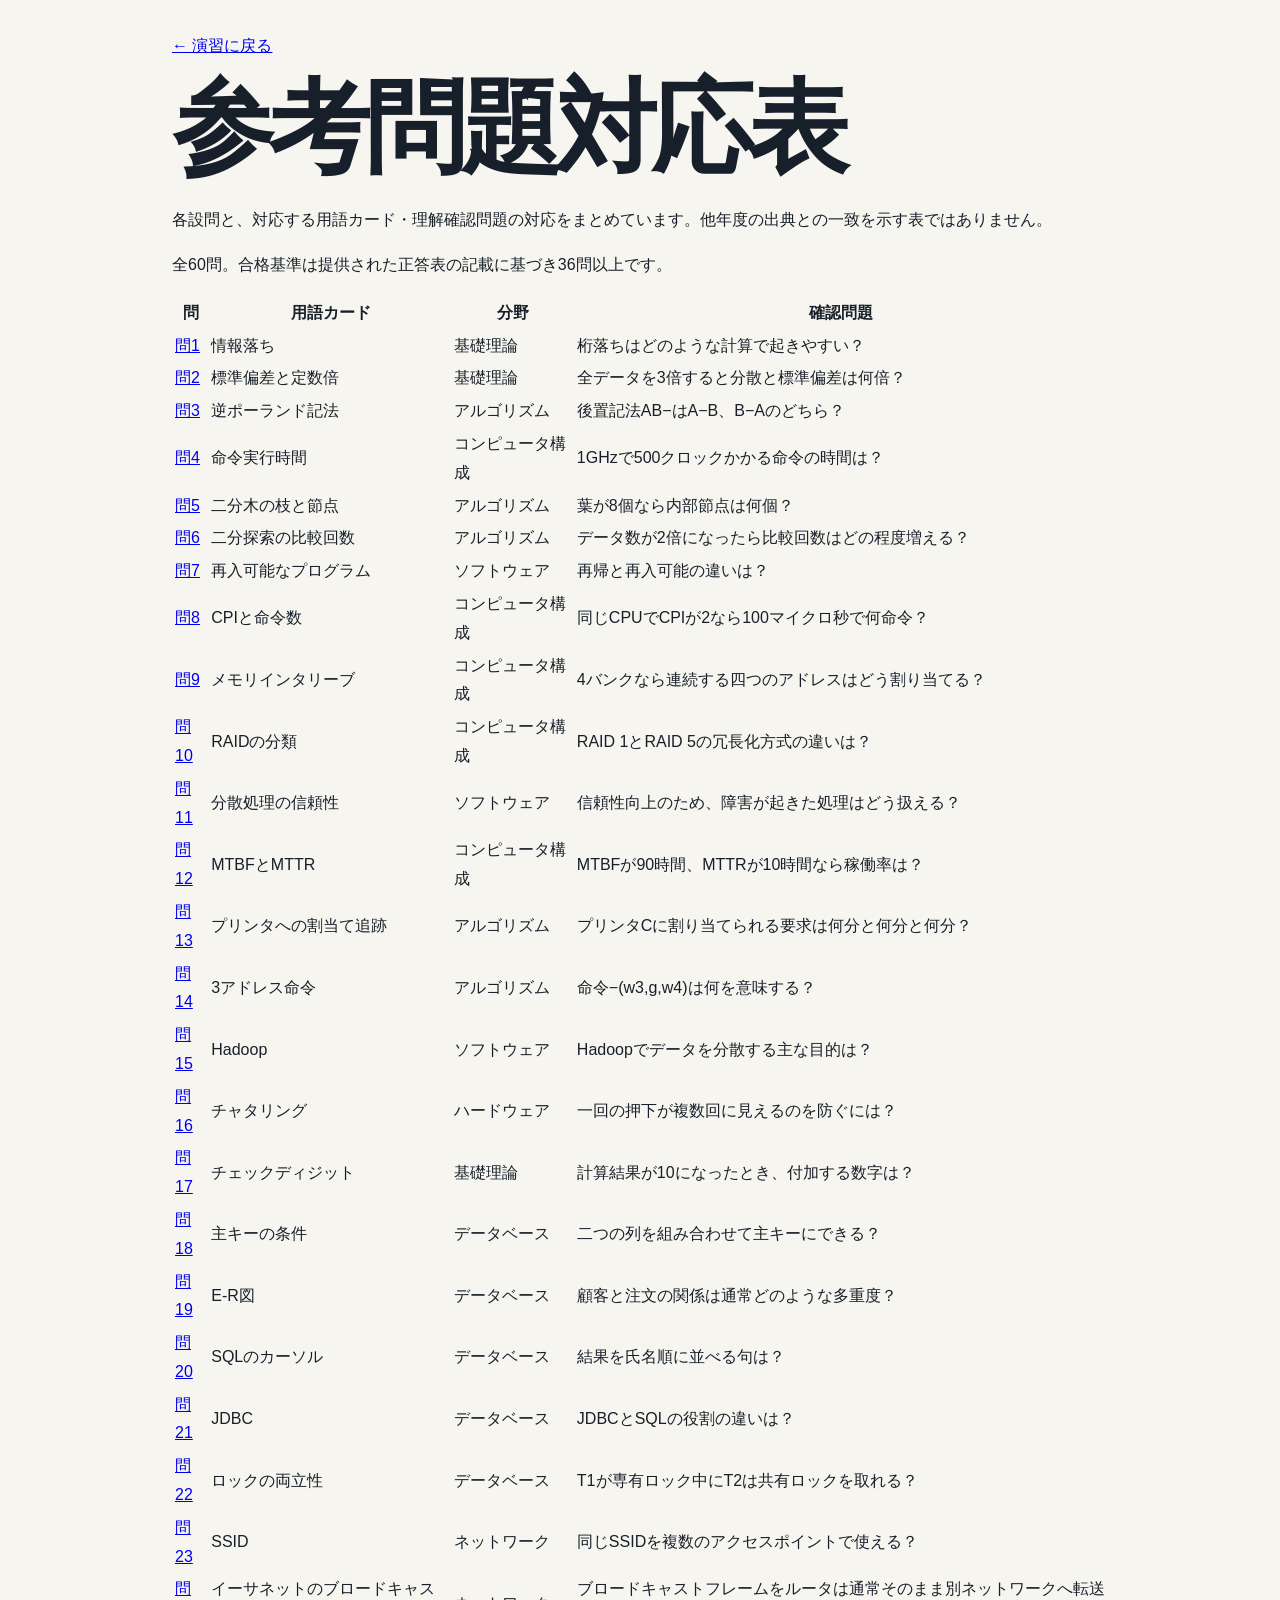
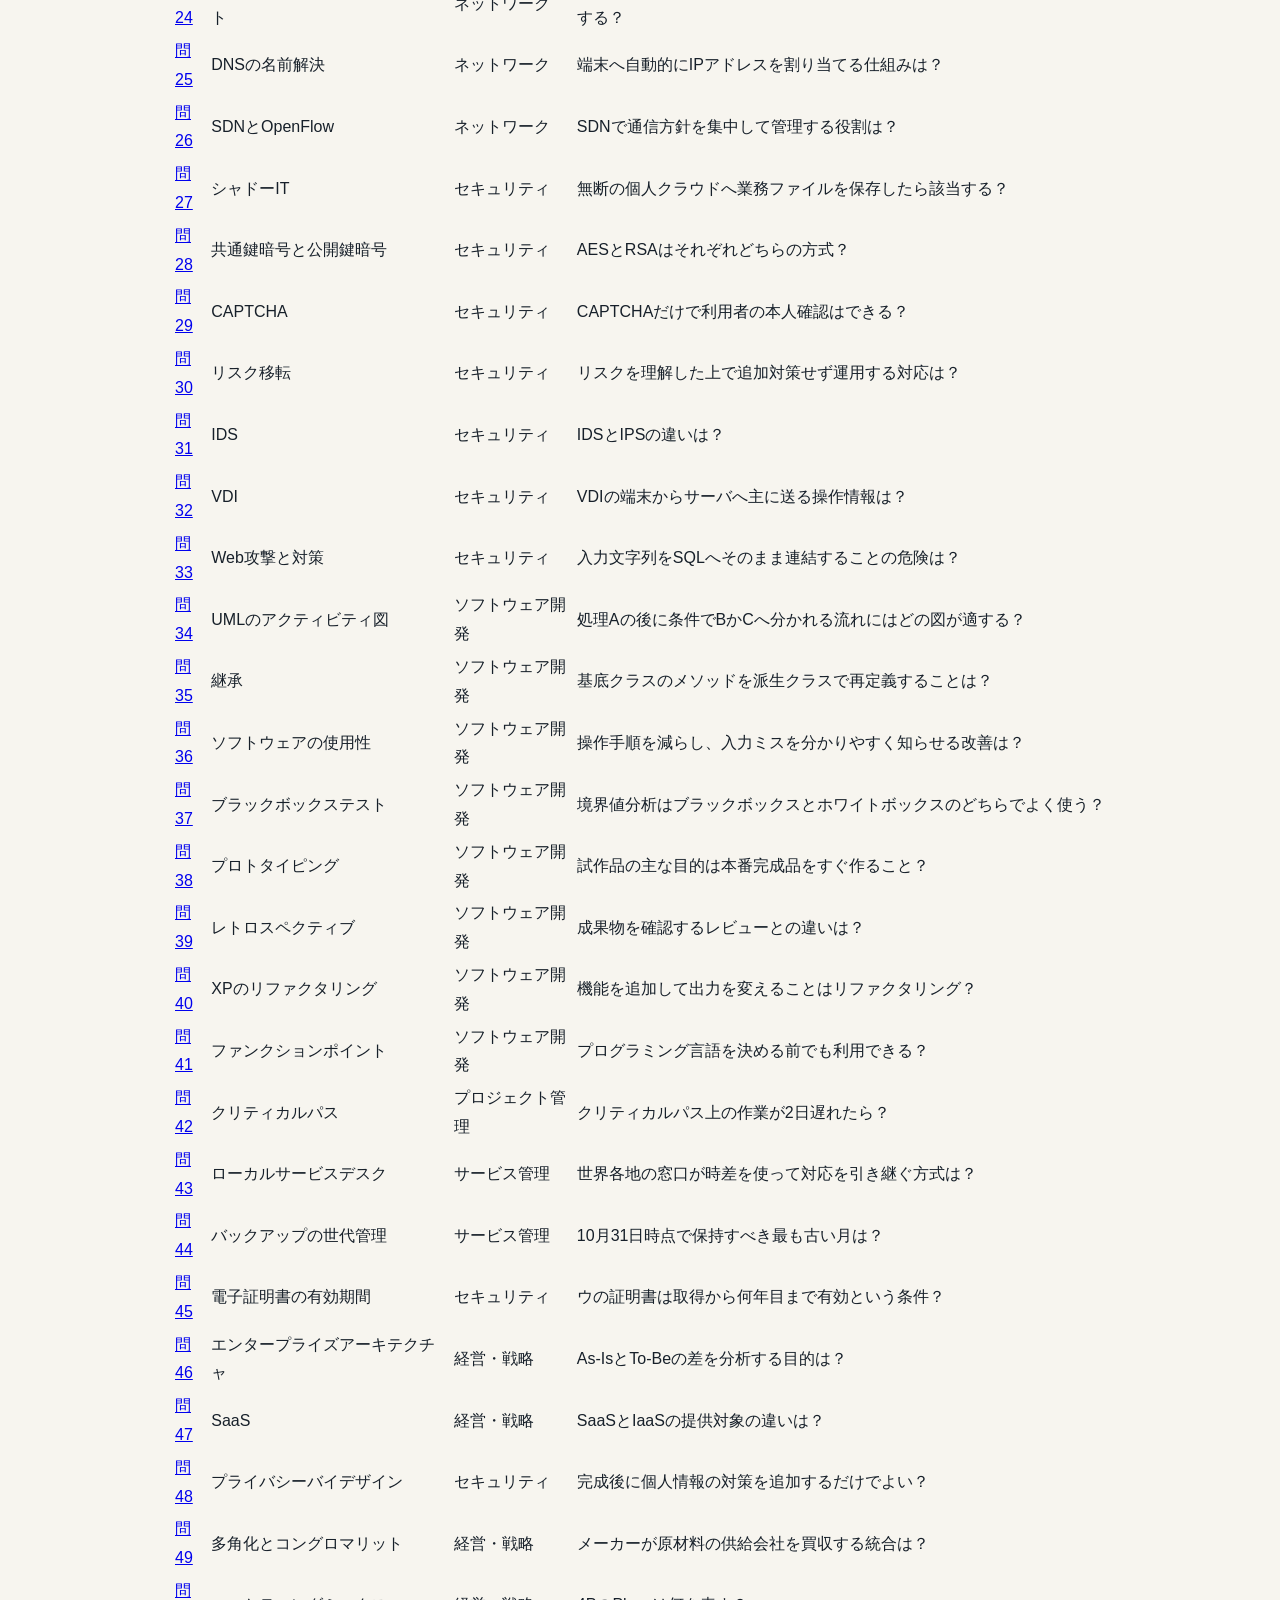
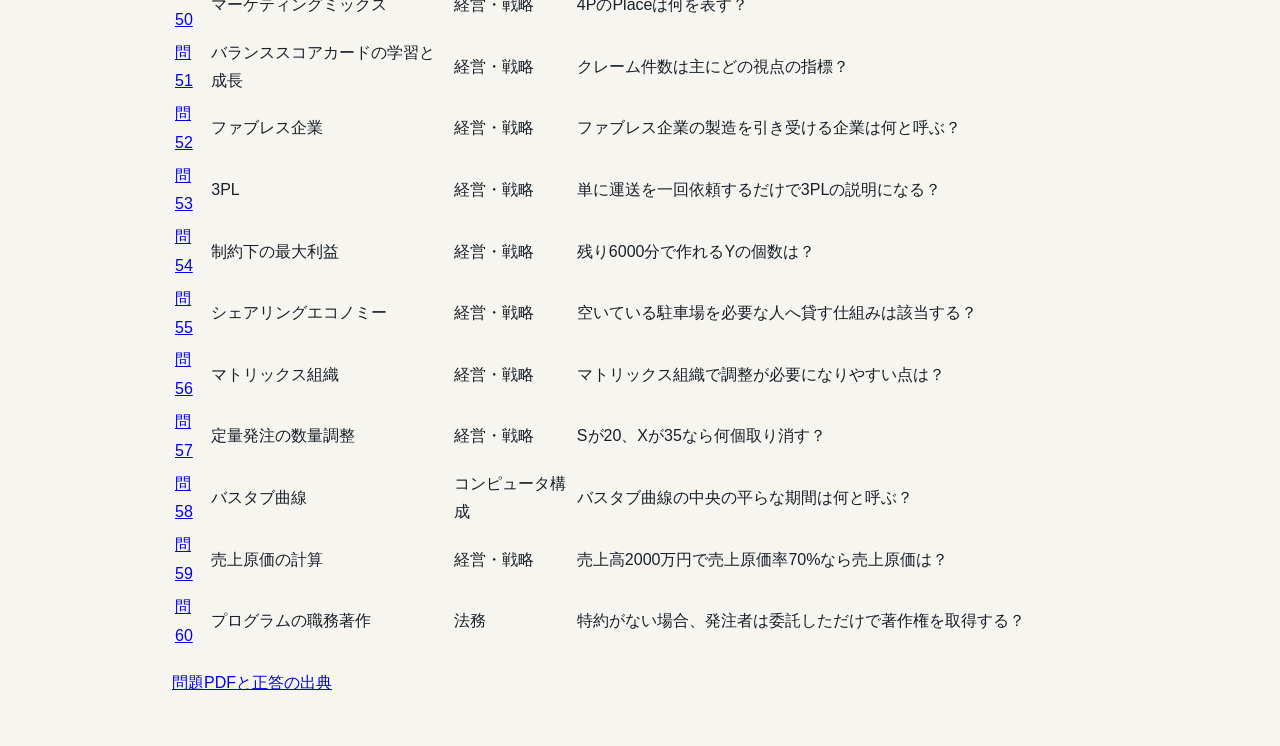
==== reference-map.html @ 6467b4d6 "Add files via upload" ====
<!doctype html><html lang="ja"><head><meta charset="utf-8"><meta name="viewport" content="width=device-width,initial-scale=1"><title>参考問題対応表｜2023.6.11 FE修了試験</title><link rel="stylesheet" href="styles.css"></head><body><main style="max-width:1000px;margin:auto;padding:32px"><a href="index.html">← 演習に戻る</a><h1>参考問題対応表</h1><p>各設問と、対応する用語カード・理解確認問題の対応をまとめています。他年度の出典との一致を示す表ではありません。</p><p>全60問。合格基準は提供された正答表の記載に基づき36問以上です。</p><div style="overflow-x:auto"><table><thead><tr><th>問</th><th>用語カード</th><th>分野</th><th>確認問題</th></tr></thead><tbody><tr><td><a href="index.html#q1">問1</a></td><td>情報落ち</td><td>基礎理論</td><td>桁落ちはどのような計算で起きやすい？</td></tr><tr><td><a href="index.html#q2">問2</a></td><td>標準偏差と定数倍</td><td>基礎理論</td><td>全データを3倍すると分散と標準偏差は何倍？</td></tr><tr><td><a href="index.html#q3">問3</a></td><td>逆ポーランド記法</td><td>アルゴリズム</td><td>後置記法AB−はA−B、B−Aのどちら？</td></tr><tr><td><a href="index.html#q4">問4</a></td><td>命令実行時間</td><td>コンピュータ構成</td><td>1GHzで500クロックかかる命令の時間は？</td></tr><tr><td><a href="index.html#q5">問5</a></td><td>二分木の枝と節点</td><td>アルゴリズム</td><td>葉が8個なら内部節点は何個？</td></tr><tr><td><a href="index.html#q6">問6</a></td><td>二分探索の比較回数</td><td>アルゴリズム</td><td>データ数が2倍になったら比較回数はどの程度増える？</td></tr><tr><td><a href="index.html#q7">問7</a></td><td>再入可能なプログラム</td><td>ソフトウェア</td><td>再帰と再入可能の違いは？</td></tr><tr><td><a href="index.html#q8">問8</a></td><td>CPIと命令数</td><td>コンピュータ構成</td><td>同じCPUでCPIが2なら100マイクロ秒で何命令？</td></tr><tr><td><a href="index.html#q9">問9</a></td><td>メモリインタリーブ</td><td>コンピュータ構成</td><td>4バンクなら連続する四つのアドレスはどう割り当てる？</td></tr><tr><td><a href="index.html#q10">問10</a></td><td>RAIDの分類</td><td>コンピュータ構成</td><td>RAID 1とRAID 5の冗長化方式の違いは？</td></tr><tr><td><a href="index.html#q11">問11</a></td><td>分散処理の信頼性</td><td>ソフトウェア</td><td>信頼性向上のため、障害が起きた処理はどう扱える？</td></tr><tr><td><a href="index.html#q12">問12</a></td><td>MTBFとMTTR</td><td>コンピュータ構成</td><td>MTBFが90時間、MTTRが10時間なら稼働率は？</td></tr><tr><td><a href="index.html#q13">問13</a></td><td>プリンタへの割当て追跡</td><td>アルゴリズム</td><td>プリンタCに割り当てられる要求は何分と何分と何分？</td></tr><tr><td><a href="index.html#q14">問14</a></td><td>3アドレス命令</td><td>アルゴリズム</td><td>命令−(w3,g,w4)は何を意味する？</td></tr><tr><td><a href="index.html#q15">問15</a></td><td>Hadoop</td><td>ソフトウェア</td><td>Hadoopでデータを分散する主な目的は？</td></tr><tr><td><a href="index.html#q16">問16</a></td><td>チャタリング</td><td>ハードウェア</td><td>一回の押下が複数回に見えるのを防ぐには？</td></tr><tr><td><a href="index.html#q17">問17</a></td><td>チェックディジット</td><td>基礎理論</td><td>計算結果が10になったとき、付加する数字は？</td></tr><tr><td><a href="index.html#q18">問18</a></td><td>主キーの条件</td><td>データベース</td><td>二つの列を組み合わせて主キーにできる？</td></tr><tr><td><a href="index.html#q19">問19</a></td><td>E-R図</td><td>データベース</td><td>顧客と注文の関係は通常どのような多重度？</td></tr><tr><td><a href="index.html#q20">問20</a></td><td>SQLのカーソル</td><td>データベース</td><td>結果を氏名順に並べる句は？</td></tr><tr><td><a href="index.html#q21">問21</a></td><td>JDBC</td><td>データベース</td><td>JDBCとSQLの役割の違いは？</td></tr><tr><td><a href="index.html#q22">問22</a></td><td>ロックの両立性</td><td>データベース</td><td>T1が専有ロック中にT2は共有ロックを取れる？</td></tr><tr><td><a href="index.html#q23">問23</a></td><td>SSID</td><td>ネットワーク</td><td>同じSSIDを複数のアクセスポイントで使える？</td></tr><tr><td><a href="index.html#q24">問24</a></td><td>イーサネットのブロードキャスト</td><td>ネットワーク</td><td>ブロードキャストフレームをルータは通常そのまま別ネットワークへ転送する？</td></tr><tr><td><a href="index.html#q25">問25</a></td><td>DNSの名前解決</td><td>ネットワーク</td><td>端末へ自動的にIPアドレスを割り当てる仕組みは？</td></tr><tr><td><a href="index.html#q26">問26</a></td><td>SDNとOpenFlow</td><td>ネットワーク</td><td>SDNで通信方針を集中して管理する役割は？</td></tr><tr><td><a href="index.html#q27">問27</a></td><td>シャドーIT</td><td>セキュリティ</td><td>無断の個人クラウドへ業務ファイルを保存したら該当する？</td></tr><tr><td><a href="index.html#q28">問28</a></td><td>共通鍵暗号と公開鍵暗号</td><td>セキュリティ</td><td>AESとRSAはそれぞれどちらの方式？</td></tr><tr><td><a href="index.html#q29">問29</a></td><td>CAPTCHA</td><td>セキュリティ</td><td>CAPTCHAだけで利用者の本人確認はできる？</td></tr><tr><td><a href="index.html#q30">問30</a></td><td>リスク移転</td><td>セキュリティ</td><td>リスクを理解した上で追加対策せず運用する対応は？</td></tr><tr><td><a href="index.html#q31">問31</a></td><td>IDS</td><td>セキュリティ</td><td>IDSとIPSの違いは？</td></tr><tr><td><a href="index.html#q32">問32</a></td><td>VDI</td><td>セキュリティ</td><td>VDIの端末からサーバへ主に送る操作情報は？</td></tr><tr><td><a href="index.html#q33">問33</a></td><td>Web攻撃と対策</td><td>セキュリティ</td><td>入力文字列をSQLへそのまま連結することの危険は？</td></tr><tr><td><a href="index.html#q34">問34</a></td><td>UMLのアクティビティ図</td><td>ソフトウェア開発</td><td>処理Aの後に条件でBかCへ分かれる流れにはどの図が適する？</td></tr><tr><td><a href="index.html#q35">問35</a></td><td>継承</td><td>ソフトウェア開発</td><td>基底クラスのメソッドを派生クラスで再定義することは？</td></tr><tr><td><a href="index.html#q36">問36</a></td><td>ソフトウェアの使用性</td><td>ソフトウェア開発</td><td>操作手順を減らし、入力ミスを分かりやすく知らせる改善は？</td></tr><tr><td><a href="index.html#q37">問37</a></td><td>ブラックボックステスト</td><td>ソフトウェア開発</td><td>境界値分析はブラックボックスとホワイトボックスのどちらでよく使う？</td></tr><tr><td><a href="index.html#q38">問38</a></td><td>プロトタイピング</td><td>ソフトウェア開発</td><td>試作品の主な目的は本番完成品をすぐ作ること？</td></tr><tr><td><a href="index.html#q39">問39</a></td><td>レトロスペクティブ</td><td>ソフトウェア開発</td><td>成果物を確認するレビューとの違いは？</td></tr><tr><td><a href="index.html#q40">問40</a></td><td>XPのリファクタリング</td><td>ソフトウェア開発</td><td>機能を追加して出力を変えることはリファクタリング？</td></tr><tr><td><a href="index.html#q41">問41</a></td><td>ファンクションポイント</td><td>ソフトウェア開発</td><td>プログラミング言語を決める前でも利用できる？</td></tr><tr><td><a href="index.html#q42">問42</a></td><td>クリティカルパス</td><td>プロジェクト管理</td><td>クリティカルパス上の作業が2日遅れたら？</td></tr><tr><td><a href="index.html#q43">問43</a></td><td>ローカルサービスデスク</td><td>サービス管理</td><td>世界各地の窓口が時差を使って対応を引き継ぐ方式は？</td></tr><tr><td><a href="index.html#q44">問44</a></td><td>バックアップの世代管理</td><td>サービス管理</td><td>10月31日時点で保持すべき最も古い月は？</td></tr><tr><td><a href="index.html#q45">問45</a></td><td>電子証明書の有効期間</td><td>セキュリティ</td><td>ウの証明書は取得から何年目まで有効という条件？</td></tr><tr><td><a href="index.html#q46">問46</a></td><td>エンタープライズアーキテクチャ</td><td>経営・戦略</td><td>As-IsとTo-Beの差を分析する目的は？</td></tr><tr><td><a href="index.html#q47">問47</a></td><td>SaaS</td><td>経営・戦略</td><td>SaaSとIaaSの提供対象の違いは？</td></tr><tr><td><a href="index.html#q48">問48</a></td><td>プライバシーバイデザイン</td><td>セキュリティ</td><td>完成後に個人情報の対策を追加するだけでよい？</td></tr><tr><td><a href="index.html#q49">問49</a></td><td>多角化とコングロマリット</td><td>経営・戦略</td><td>メーカーが原材料の供給会社を買収する統合は？</td></tr><tr><td><a href="index.html#q50">問50</a></td><td>マーケティングミックス</td><td>経営・戦略</td><td>4PのPlaceは何を表す？</td></tr><tr><td><a href="index.html#q51">問51</a></td><td>バランススコアカードの学習と成長</td><td>経営・戦略</td><td>クレーム件数は主にどの視点の指標？</td></tr><tr><td><a href="index.html#q52">問52</a></td><td>ファブレス企業</td><td>経営・戦略</td><td>ファブレス企業の製造を引き受ける企業は何と呼ぶ？</td></tr><tr><td><a href="index.html#q53">問53</a></td><td>3PL</td><td>経営・戦略</td><td>単に運送を一回依頼するだけで3PLの説明になる？</td></tr><tr><td><a href="index.html#q54">問54</a></td><td>制約下の最大利益</td><td>経営・戦略</td><td>残り6000分で作れるYの個数は？</td></tr><tr><td><a href="index.html#q55">問55</a></td><td>シェアリングエコノミー</td><td>経営・戦略</td><td>空いている駐車場を必要な人へ貸す仕組みは該当する？</td></tr><tr><td><a href="index.html#q56">問56</a></td><td>マトリックス組織</td><td>経営・戦略</td><td>マトリックス組織で調整が必要になりやすい点は？</td></tr><tr><td><a href="index.html#q57">問57</a></td><td>定量発注の数量調整</td><td>経営・戦略</td><td>Sが20、Xが35なら何個取り消す？</td></tr><tr><td><a href="index.html#q58">問58</a></td><td>バスタブ曲線</td><td>コンピュータ構成</td><td>バスタブ曲線の中央の平らな期間は何と呼ぶ？</td></tr><tr><td><a href="index.html#q59">問59</a></td><td>売上原価の計算</td><td>経営・戦略</td><td>売上高2000万円で売上原価率70%なら売上原価は？</td></tr><tr><td><a href="index.html#q60">問60</a></td><td>プログラムの職務著作</td><td>法務</td><td>特約がない場合、発注者は委託しただけで著作権を取得する？</td></tr></tbody></table></div><p><a href="source-map.html">問題PDFと正答の出典</a></p></main></body></html>
---- styles.css ----
:root {
  --ink:#17202a; --muted:#68717d; --paper:#f7f5ef; --card:#fff;
  --navy:#16324f; --blue:#247ba0; --mint:#86c9b9; --coral:#ef6f61;
  --yellow:#f4c95d; --line:#dce1e5; --shadow:0 14px 45px rgba(24,43,58,.10);
}
*{box-sizing:border-box}
html{scroll-behavior:smooth}
body{margin:0;background:var(--paper);color:var(--ink);font-family:"Yu Gothic","Hiragino Kaku Gothic ProN",Meiryo,sans-serif;line-height:1.8}
button,input{font:inherit}
.hero{background:var(--navy);color:#fff;min-height:570px;position:relative;overflow:hidden}
.hero:before,.hero:after{content:"";position:absolute;border-radius:50%;filter:blur(1px)}
.hero:before{width:440px;height:440px;background:var(--coral);right:-140px;top:80px;opacity:.9}
.hero:after{width:250px;height:250px;border:55px solid var(--mint);right:230px;bottom:-170px;opacity:.8}
.topbar{height:76px;max-width:1180px;margin:auto;padding:0 24px;display:flex;align-items:center;justify-content:space-between;position:relative;z-index:2;border-bottom:1px solid rgba(255,255,255,.18)}
.brand{color:#fff;text-decoration:none;font-weight:800;letter-spacing:.04em}.brand span{display:inline-grid;place-items:center;background:var(--yellow);color:var(--navy);width:38px;height:38px;border-radius:50%;margin-right:10px}
.progress-wrap{width:210px;font-size:.76rem}.progress{height:5px;background:#ffffff32;border-radius:9px;margin-top:5px;overflow:hidden}.progress i{display:block;height:100%;width:0;background:var(--yellow);transition:.3s}
.hero-inner{max-width:1180px;margin:auto;padding:85px 24px;position:relative;z-index:1}
.eyebrow,.section-kicker{font-size:.75rem;font-weight:800;letter-spacing:.18em;color:var(--mint)}
h1{font-size:clamp(3rem,8vw,6.7rem);line-height:1.02;margin:.15em 0 .25em;letter-spacing:-.06em}h1 em{font-style:normal;color:var(--yellow)}
.lead{max-width:650px;font-size:1.08rem;color:#dbe4ec}.save-note{max-width:860px;margin:28px 0 0;padding:20px 24px;border:2px solid #f4c95d88;border-left:8px solid var(--yellow);background:#ffffff18;border-radius:12px;color:#fff;font-size:1rem;line-height:1.8;box-shadow:0 12px 35px #081b2c55}.save-note strong{display:block;color:var(--yellow);font-size:1.25rem;letter-spacing:.02em;margin-bottom:3px}.save-note small{display:block;color:#c8d6df;font-size:.78rem;margin-top:6px}
.hero-stats{display:flex;gap:38px;margin-top:45px}.hero-stats div{display:grid}.hero-stats strong{font:800 2.1rem/1 Georgia,serif;color:var(--yellow)}.hero-stats span{font-size:.72rem;color:#b9c9d5;margin-top:7px}
main{max-width:1180px;margin:auto;padding:0 24px}
.toolbar{position:sticky;top:10px;z-index:10;margin:-36px 0 50px;background:#fff;padding:18px;border-radius:16px;box-shadow:var(--shadow);display:flex;gap:12px;align-items:center;flex-wrap:wrap}
.search{display:flex;align-items:center;gap:8px;border:1px solid var(--line);border-radius:10px;padding:8px 12px;flex:1;min-width:250px}.search input{border:0;outline:0;width:100%;background:transparent}
.filters{display:flex;gap:6px;flex-wrap:wrap}.filters button{border:0;background:#edf1f3;color:#4d5964;border-radius:99px;padding:8px 13px;cursor:pointer;font-size:.78rem}.filters button.active{background:var(--navy);color:#fff}
.toggle{font-size:.78rem;white-space:nowrap}.toggle input{accent-color:var(--coral)}
.overview{display:flex;gap:40px;align-items:flex-start;margin-bottom:45px}.overview h2{font-size:2rem;margin:0}.question-map{display:grid;grid-template-columns:repeat(15,1fr);gap:6px;flex:1}
.question-map a{display:grid;place-items:center;aspect-ratio:1;border-radius:7px;text-decoration:none;color:var(--muted);background:#fff;border:1px solid var(--line);font-size:.72rem;font-weight:700}.question-map a.done{background:var(--mint);color:var(--navy);border-color:transparent}.question-map a.hidden-map{opacity:.16}
.questions{display:grid;gap:34px}.question-card{background:var(--card);border-radius:22px;padding:34px;box-shadow:0 4px 22px rgba(30,45,55,.07);scroll-margin-top:100px;border:1px solid transparent}.question-card.done{border-color:var(--mint)}
.card-head{display:flex;align-items:center;gap:18px}.number{font:800 2.4rem/1 Georgia,serif;color:var(--coral);min-width:73px}.heading{flex:1}.meta{font-size:.72rem;color:var(--blue);font-weight:800;letter-spacing:.12em;margin:0}.heading h2{font-size:1.55rem;line-height:1.4;margin:.1em 0}.learn-btn{width:42px;height:42px;border-radius:50%;border:1px solid var(--line);background:#fff;color:#aab1b7;cursor:pointer;font-weight:bold}.done .learn-btn{background:var(--mint);border-color:var(--mint);color:var(--navy)}
.problem-panel{margin:25px 0 18px;border:1px solid var(--line);background:#f7f8f8;border-radius:15px;padding:16px;position:relative}.problem-label{display:flex;align-items:center;gap:10px;margin-bottom:12px}.problem-label span{background:var(--coral);color:#fff;border-radius:5px;padding:3px 10px;font-weight:800;font-size:.75rem}.problem-label small{color:var(--muted);font-weight:700}.problem-panel>img{display:block;width:100%;height:auto;object-fit:contain;object-position:top;background:#fff;border-radius:8px;border:1px solid #e4e6e7}
.answer-strip{margin:25px 0;background:var(--navy);color:#fff;border-radius:12px;padding:14px 18px;display:flex;align-items:center;gap:15px}.answer-strip span{font-size:.74rem;color:#bcd0dc}.answer-strip strong{font-size:1.6rem;color:var(--yellow);line-height:1}.answer-strip p{margin:0;font-weight:700}
.card-grid{display:grid;grid-template-columns:1.15fr .85fr;gap:35px}.explanation h3{font-size:.84rem;letter-spacing:.08em;margin:0 0 7px}.summary{font-weight:700}.reasoning{padding-left:1.4em}.reasoning li{margin:.55em 0}.trap{margin-top:22px;border-left:4px solid var(--coral);padding:10px 16px;background:#fff7f5;border-radius:0 8px 8px 0}.trap p{margin:0;color:#5f5350;font-size:.9rem}
.visual{margin:0;background:#edf5f3;border-radius:16px;padding:20px;min-height:300px;display:flex;flex-direction:column;justify-content:center}.visual figcaption{text-align:center;color:var(--muted);font-size:.76rem;margin-top:10px}
.diagram{display:block;min-height:220px;width:100%;position:relative}.v-box{background:#fff;border:2px solid var(--navy);padding:13px;border-radius:10px;text-align:center;font-size:.78rem;font-weight:800;box-shadow:4px 4px 0 var(--mint)}.v-box.focus{background:var(--yellow)}.v-box.danger{box-shadow:4px 4px 0 var(--coral)}.v-arrow{display:grid;place-items:center;color:var(--coral);min-width:35px}.v-arrow i{font-size:1.7rem;font-style:normal;line-height:1}.v-arrow small{font-size:.62rem;color:var(--muted);white-space:nowrap}.v-flow{height:220px;display:flex;align-items:center;justify-content:center}.v-flow .v-box{max-width:120px}.v-compare{display:grid;grid-template-columns:1fr 32px 1fr;align-items:center;gap:8px;height:220px}.v-compare section{background:#fff5f3;border-top:5px solid var(--coral);border-radius:10px;padding:12px;height:175px}.v-compare section.good{background:#f3fbf8;border-color:var(--mint)}.v-compare h4{margin:0 0 8px;font-size:.82rem}.v-compare p{font-size:.7rem;margin:5px 0;padding:4px;background:#fff;border-radius:4px}.v-compare>b{text-align:center;font:700 .75rem Georgia;color:var(--muted)}.v-formula{height:220px;display:grid;place-content:center;text-align:center}.v-formula strong{font:800 1.2rem/1.5 Consolas,monospace;background:#fff;padding:18px;border-radius:10px;border-bottom:4px solid var(--yellow)}.v-formula span{font-size:.76rem;margin-top:12px;color:var(--muted)}
.v-stack{height:220px;display:flex;flex-direction:column-reverse;justify-content:center;gap:3px}.v-stack div{background:hsl(calc(199 - var(--i)*7) 48% calc(38% + var(--i)*6%));color:#fff;padding:6px 12px;text-align:center;border-radius:4px;font-size:.68rem;font-weight:700}.v-cycle{height:220px;display:grid;grid-template-columns:repeat(2,1fr);gap:12px;align-content:center}.v-cycle div{background:#fff;padding:10px;border-radius:10px;display:flex;align-items:center;gap:8px;font-size:.7rem;font-weight:700;border:1px solid var(--line)}.v-cycle b{display:grid;place-items:center;border-radius:50%;width:25px;height:25px;background:var(--coral);color:#fff}.v-network{height:220px;position:relative}.v-network .hub{position:absolute;left:50%;top:50%;transform:translate(-50%,-50%);background:var(--yellow);z-index:2}.v-network .sat{position:absolute;background:#fff;border:1px solid var(--blue);border-radius:99px;padding:7px 11px;font-size:.68rem}.v-network .sat:after{content:"";position:absolute;width:70px;border-top:2px dashed var(--mint);transform-origin:left}.v-network .s1{top:10px;left:10px}.v-network .s1:after{transform:rotate(35deg);left:80%;top:100%}.v-network .s2{top:10px;right:10px}.v-network .s2:after{transform:rotate(145deg);left:0;top:100%}.v-network .s3{bottom:15px;left:8px}.v-network .s3:after{transform:rotate(-30deg);left:80%;top:0}.v-network .s4{bottom:15px;right:8px}.v-network .s4:after{transform:rotate(210deg);left:0;top:0}
.source-figure{height:220px;position:relative;background:#fff;overflow:hidden;border-radius:10px;border:1px solid var(--line)}.source-figure span{position:absolute;z-index:2;top:8px;left:8px;background:var(--navy);color:#fff;border-radius:99px;padding:3px 10px;font-size:.62rem}.source-figure img{width:100%;height:100%;object-fit:contain}.precision{height:220px;display:grid;align-content:center;gap:22px}.precision div{display:grid;grid-template-columns:70px 1fr 100px;align-items:center;gap:8px;font-size:.7rem}.precision i{height:12px;background:var(--mint);border-radius:9px}.precision i.huge{width:100%;background:var(--navy)}.precision b{font-size:.68rem;color:var(--coral)}.wave{height:220px;text-align:center;font-size:.72rem}.wave svg{width:100%;height:175px}.wave path{fill:none;stroke:var(--navy);stroke-width:5}.wave circle{fill:var(--coral)}.wave line{stroke:var(--mint);stroke-width:2}.wave b{color:var(--coral)}.tree{height:220px;display:grid;place-items:center;position:relative}.tree b,.tree span,.tree i{display:grid;place-items:center;border:2px solid var(--navy);border-radius:50%;background:#fff;font-style:normal}.tree b{width:42px;height:42px;background:var(--yellow)}.tree>div{display:flex;justify-content:space-around;width:80%}.tree span{width:36px;height:36px}.tree i{width:30px;height:30px;font-size:.7rem}.tree small{color:var(--muted)}
.timer-ring{width:165px;height:165px;border:18px solid var(--navy);border-right-color:var(--coral);border-radius:50%;margin:20px auto;position:relative}.timer-ring div{position:absolute;top:-30px;left:64px}.timer-ring span{position:absolute;background:#fff;padding:2px 5px;font-size:.62rem}.timer-ring span:nth-of-type(1){left:-55px;top:65px}.timer-ring span:nth-of-type(2){right:-53px;bottom:22px}.timer-ring i{position:absolute;text-align:center;inset:48px 0;font-size:.65rem;font-style:normal}.timer-ring b{position:absolute;white-space:nowrap;bottom:-42px;left:5px;font-size:.7rem}.stripe{height:220px;display:flex;gap:10px;align-items:center;justify-content:center;position:relative}.stripe>div{display:grid;gap:7px}.stripe b{background:var(--blue);color:#fff;padding:12px;border-radius:5px}.stripe div:nth-child(2) b{background:var(--coral)}.stripe div:nth-child(3) b{background:var(--mint);color:var(--navy)}.stripe span{position:absolute;bottom:8px;font-size:.7rem}.capacity,.dependency,.inherit,.snmp{height:220px;display:flex;align-items:center;justify-content:center;position:relative}.capacity strong,.dependency strong{position:absolute;bottom:10px;font-size:.72rem;color:var(--coral)}.bits{height:220px;display:flex;align-items:center;position:relative}.bits>div{height:85px;display:grid;place-content:center;text-align:center;background:var(--navy);color:#fff;border-right:2px solid #fff;font-size:.7rem}.bits>div+div{background:var(--coral)}.bits strong{display:block;font-size:1.2rem}.bits small{position:absolute;bottom:25px;right:10px}.ears{height:220px;display:flex;align-items:center;justify-content:space-between;text-align:center}.ears>span{font-size:2.5rem}.ears div{font-size:.7rem;border-bottom:3px dotted var(--coral)}.ears b{font-size:3rem}.ears em{position:absolute;bottom:12px;right:20px;font-size:.7rem;color:var(--blue)}.union{height:220px;display:grid;grid-template-columns:1fr 55px 1fr;align-items:center;text-align:center;position:relative}.union>div{display:grid;background:#fff;padding:8px;border-radius:7px}.union span{border-top:1px solid var(--line);font-size:.7rem}.union i{font-size:.68rem}.union strong{position:absolute;bottom:12px;width:100%;font-size:.7rem}.peer{height:220px;display:flex;align-items:center;justify-content:space-between}.peer span{background:#fff;padding:14px;border-radius:10px;font-size:.75rem}.peer b{text-align:center;color:var(--coral);border-bottom:3px dashed var(--mint)}.peer small{color:var(--muted)}.packet{height:220px;display:flex;align-items:center;justify-content:center}.packet span{height:75px;display:grid;place-content:center;text-align:center;background:#fff;border:1px solid var(--blue);padding:6px;font-size:.62rem}.packet .hot{background:var(--yellow)}.packet b{font-size:.62rem}.snmp{flex-wrap:wrap}.snmp .return{position:absolute;bottom:36px;color:var(--coral);font-size:.7rem}.broken{height:220px;display:flex;align-items:center;justify-content:space-between;text-align:center}.broken span{background:#fff;padding:15px;border-radius:10px;font-size:.72rem}.broken b{color:var(--coral);font-size:.68rem}.broken .danger{border:3px solid var(--coral)}.seesaw{height:220px;display:flex;align-items:center;justify-content:center;gap:10px;position:relative}.seesaw span{background:#fff;padding:13px;text-align:center;font-size:.7rem;border-radius:8px}.seesaw i{width:90px;border-top:8px solid var(--navy);transform:rotate(-10deg)}.seesaw strong{position:absolute;bottom:20px;font-size:.7rem}.gate{height:220px;display:grid;grid-template-columns:1fr 1fr 1fr;gap:7px;align-content:center;text-align:center}.gate div{background:#fff;padding:8px;border-radius:7px}.gate b{grid-column:1/-1;background:var(--navy);color:#fff;padding:7px}.gate span{font-size:.65rem;border:1px solid var(--mint);padding:5px}.gate em{grid-column:1/-1;color:var(--coral);font-weight:bold;font-size:.7rem}.escape{height:220px;display:grid;place-content:center;text-align:center;gap:8px}.escape code{background:#fff;padding:9px;color:var(--coral)}.escape b{font-size:.7rem}.escape span{font-size:.65rem}.inherit>div:last-child{display:grid;gap:12px}.services,.components{height:220px;display:grid;grid-template-columns:repeat(2,1fr);gap:10px;align-content:center}.services div,.components span{background:#fff;border-left:5px solid var(--coral);padding:13px;text-align:center;border-radius:6px;font-size:.72rem;font-weight:700}.services span,.components b{font-size:.63rem;text-align:center;color:var(--blue)}.classes{height:220px;display:flex;align-items:center}.classes div{padding:35px 7px;text-align:center;font-size:.68rem}.classes .bad{flex:1;background:#ffe9e5}.classes .good{flex:2;background:#dff4ed;border:3px solid var(--mint)}.backlog{height:220px;display:grid;align-content:center;gap:7px}.backlog span{background:#fff;padding:9px;border-radius:6px;font-size:.68rem}.backlog b{display:inline-grid;place-items:center;width:22px;height:22px;background:var(--coral);color:#fff;border-radius:50%;margin-right:7px}.backlog em{text-align:right;font-size:.65rem}.baseline{height:220px;display:grid;grid-template-columns:repeat(3,1fr);align-content:center;text-align:center;gap:6px}.baseline span{background:#fff;padding:10px;font-size:.66rem}.baseline b,.baseline div{grid-column:1/-1}.baseline b{background:var(--navy);color:#fff;padding:9px}.baseline div{font-size:.7rem}.matrix{height:190px;width:230px;margin:15px auto;display:grid;grid-template-columns:repeat(2,1fr);position:relative}.matrix div{display:grid;place-items:center;background:#dff4ed;border:2px solid #fff}.matrix .hot{background:var(--coral);color:#fff}.matrix b{position:absolute;left:-55px;top:80px;transform:rotate(-90deg);font-size:.65rem}.matrix span{position:absolute;bottom:-25px;right:10px;font-size:.65rem}.venn{height:220px;display:flex;align-items:center;justify-content:center;position:relative}.venn span{width:145px;height:145px;border-radius:50%;display:grid;place-items:center;background:#247ba0aa;color:#fff;font-weight:bold}.venn span+span{margin-left:-35px;background:#ef6f61aa}.venn b{position:absolute;text-align:center;background:var(--yellow);border-radius:50%;padding:16px}.bsc{height:220px;display:grid;grid-template-columns:1fr 1fr;gap:8px;align-content:center}.bsc div{background:#fff;padding:12px;text-align:center;font-size:.7rem;border-radius:7px}.bsc .hot{background:var(--yellow);box-shadow:inset 0 0 0 3px var(--coral)}.cannibal{height:220px;display:flex;align-items:center;justify-content:space-between;position:relative}.cannibal div{background:#fff;padding:15px;border-radius:8px;font-size:.7rem}.cannibal i{font-size:.65rem;color:var(--coral)}.cannibal b{position:absolute;bottom:20px;width:100%;text-align:center;font-size:.68rem}.rpa{height:220px;display:flex;align-items:center;justify-content:space-between;text-align:center}.rpa div{background:#fff;padding:12px;border-radius:7px;width:32%}.rpa span{font-weight:bold}.rpa p{font-size:.62rem}.rpa b{background:var(--yellow);border-radius:50%;padding:20px 8px}.harvest{height:220px;display:grid;grid-template-columns:repeat(3,1fr);gap:8px;align-content:center;text-align:center}.harvest span{background:#fff;padding:9px;border-radius:7px}.harvest b,.harvest em{grid-column:1/-1}.harvest b{background:var(--navy);color:#fff;padding:8px}.harvest em{font-size:.7rem}.source details img{background:#fff}
.source{margin-top:28px;border-top:1px solid var(--line);padding-top:18px}.source summary{cursor:pointer;color:var(--blue);font-size:.85rem;font-weight:700}.source img{width:100%;margin-top:18px;border:1px solid var(--line)}
.empty{text-align:center;padding:70px;color:var(--muted)}
footer{max-width:1180px;margin:80px auto 0;padding:30px 24px 55px;border-top:1px solid #cfd4d7;display:flex;justify-content:space-between;gap:24px;align-items:flex-start;color:var(--muted);font-size:.78rem}footer a{color:var(--blue);white-space:nowrap}.footer-notes{max-width:820px}.footer-notes p{margin:0 0 8px}.source-note{line-height:1.8}.footer-links{display:flex;gap:14px;flex-wrap:wrap;justify-content:flex-end}
@media(max-width:820px){.hero{min-height:520px}.hero:before{opacity:.45}.topbar{height:68px}.progress-wrap{width:120px}.hero-stats{gap:20px}.toolbar{top:5px}.overview{display:block}.question-map{grid-template-columns:repeat(10,1fr);margin-top:18px}.card-grid{grid-template-columns:1fr}.question-card{padding:24px}.visual{min-height:250px}}
@media(max-width:520px){.hero-inner{padding-top:65px}.lead{font-size:.95rem}.hero-stats{justify-content:space-between}.toolbar{margin-top:-25px}.filters{max-height:82px;overflow:auto}.question-map{grid-template-columns:repeat(8,1fr)}.number{font-size:1.8rem;min-width:52px}.heading h2{font-size:1.2rem}.learn-btn{width:36px;height:36px}.answer-strip{align-items:flex-start}.card-head{gap:10px}.question-card{padding:20px 16px}}


/* Adjustments for this question set */
[hidden]{display:none!important}.quick-links{display:flex;flex-wrap:wrap;gap:12px;margin:24px 0}.quick-links a{padding:12px 20px;border:1px solid #fff7;border-radius:10px;color:white;text-decoration:none;font-weight:700}.quick-links a:first-child{background:#ffe36d;color:#142c3b;border-color:#ffe36d}button:focus-visible,a:focus-visible,input:focus-visible{outline:3px solid #e66b48;outline-offset:4px}.mini-table{max-width:100%;overflow-x:auto}.mini-table th,.mini-table td{white-space:normal;min-width:65px}.v-box{overflow-wrap:anywhere}.footer-links button{background:transparent;border:1px solid currentColor;border-radius:8px;padding:8px;color:inherit;cursor:pointer}.question-card{scroll-margin-top:20px}.problem-panel img{height:auto}.calc-steps .v-box{font-variant-numeric:tabular-nums}@media(max-width:600px){.v-compare{grid-template-columns:1fr}.card-head h2{font-size:1.2rem}.hero-stats{gap:12px}.quick-links a{padding:10px 13px}.mini-table{font-size:.85rem}}
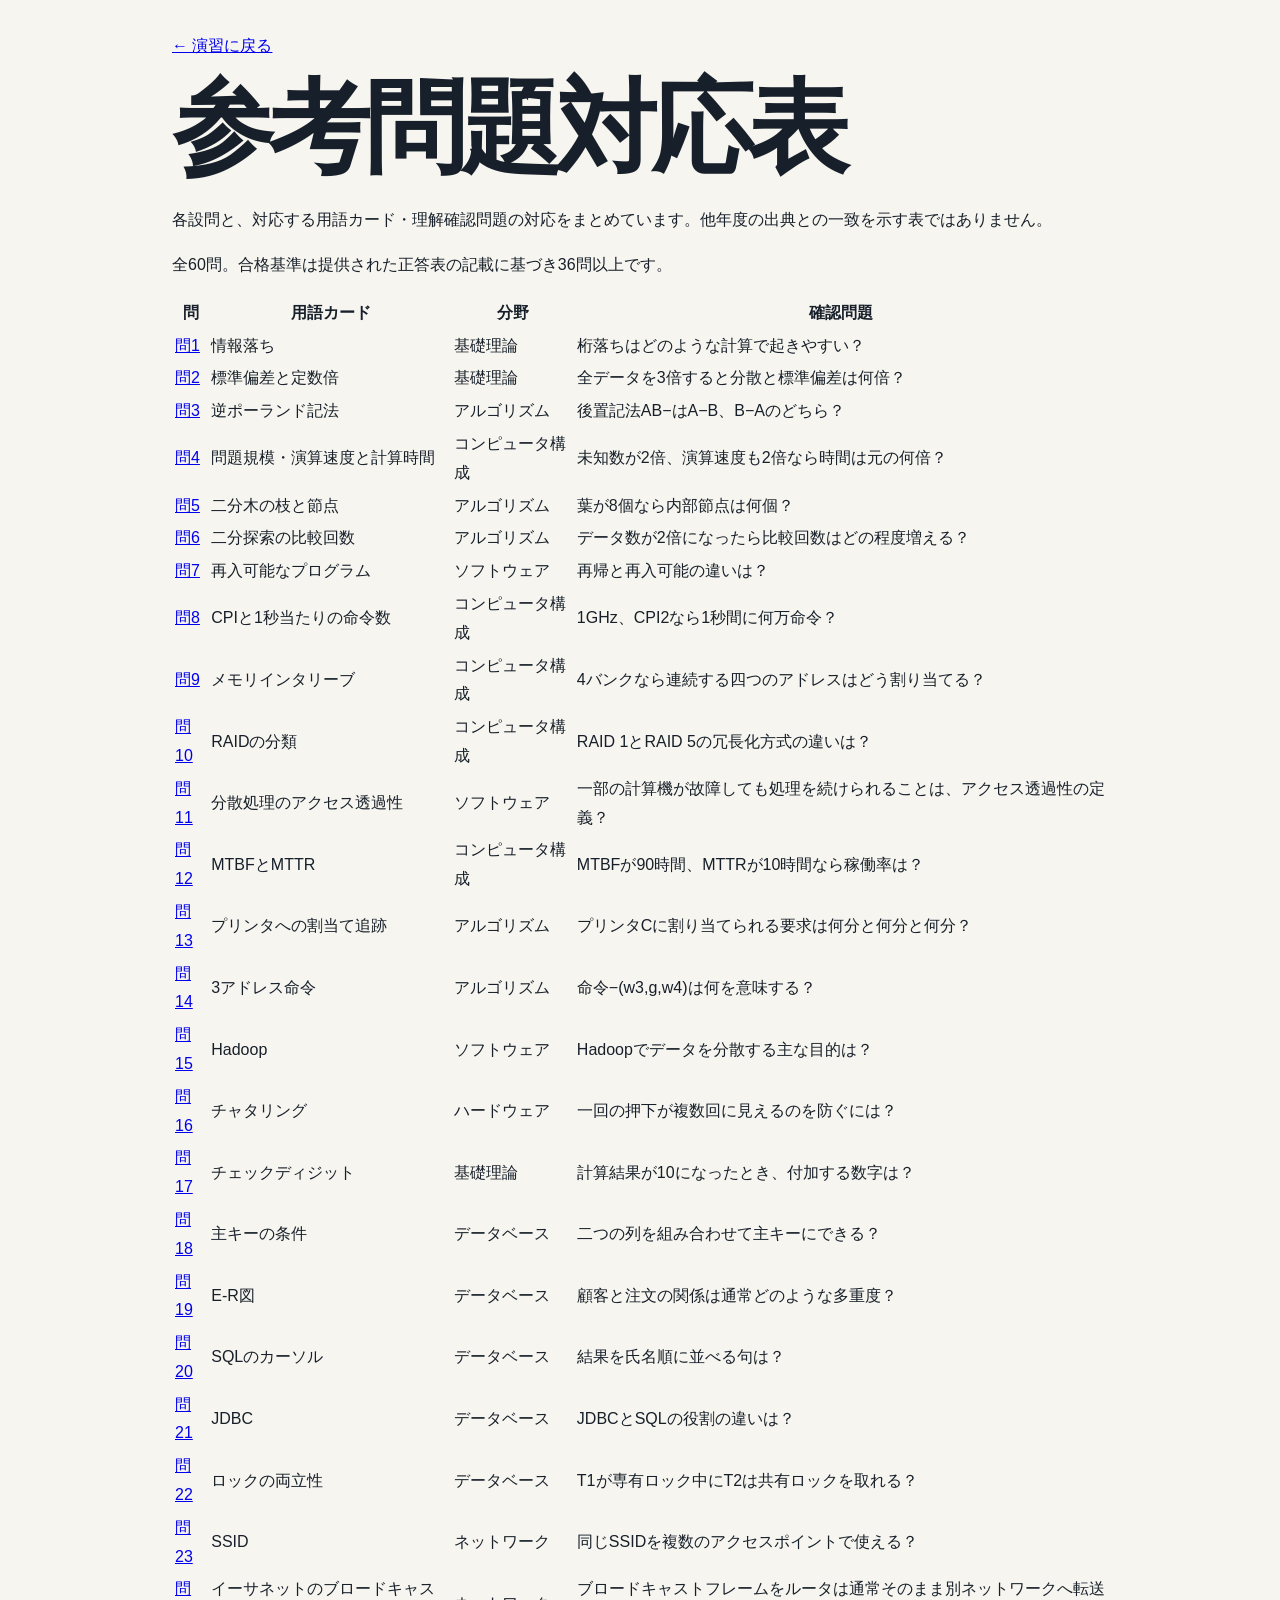
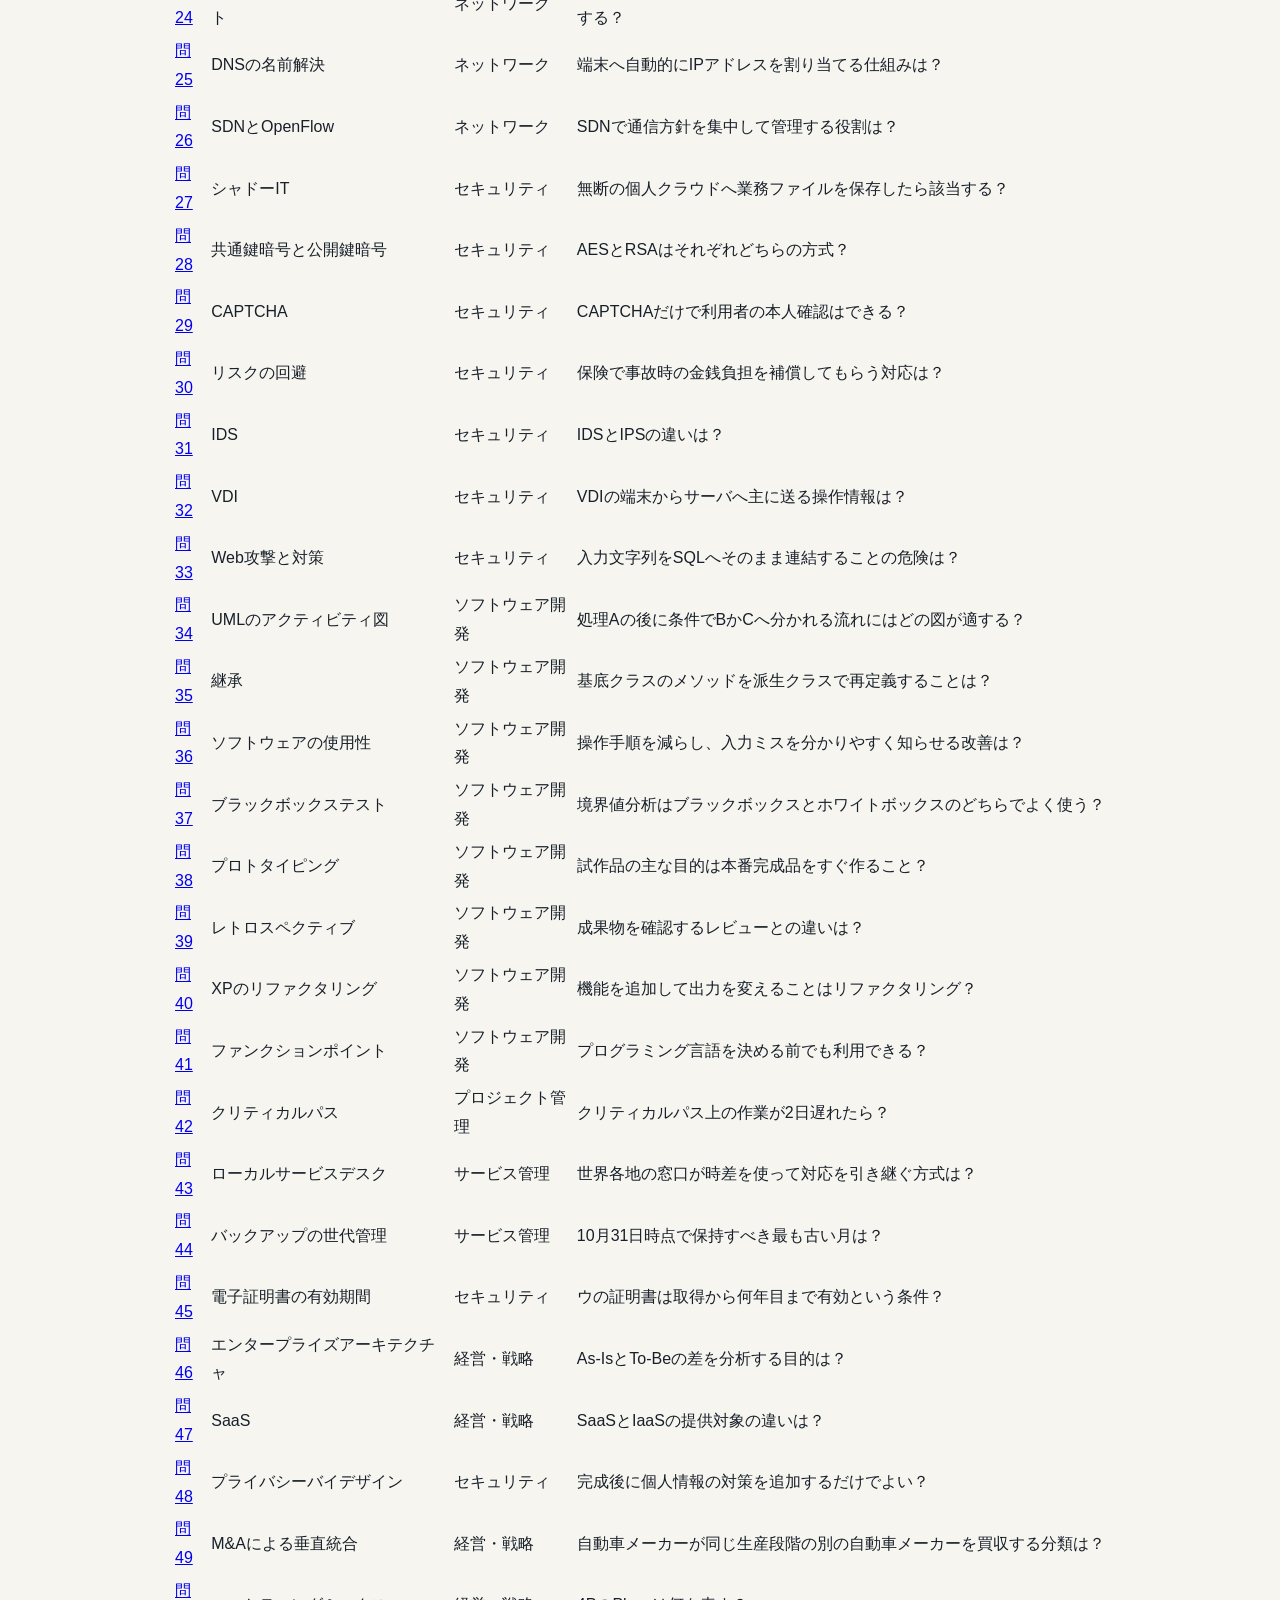
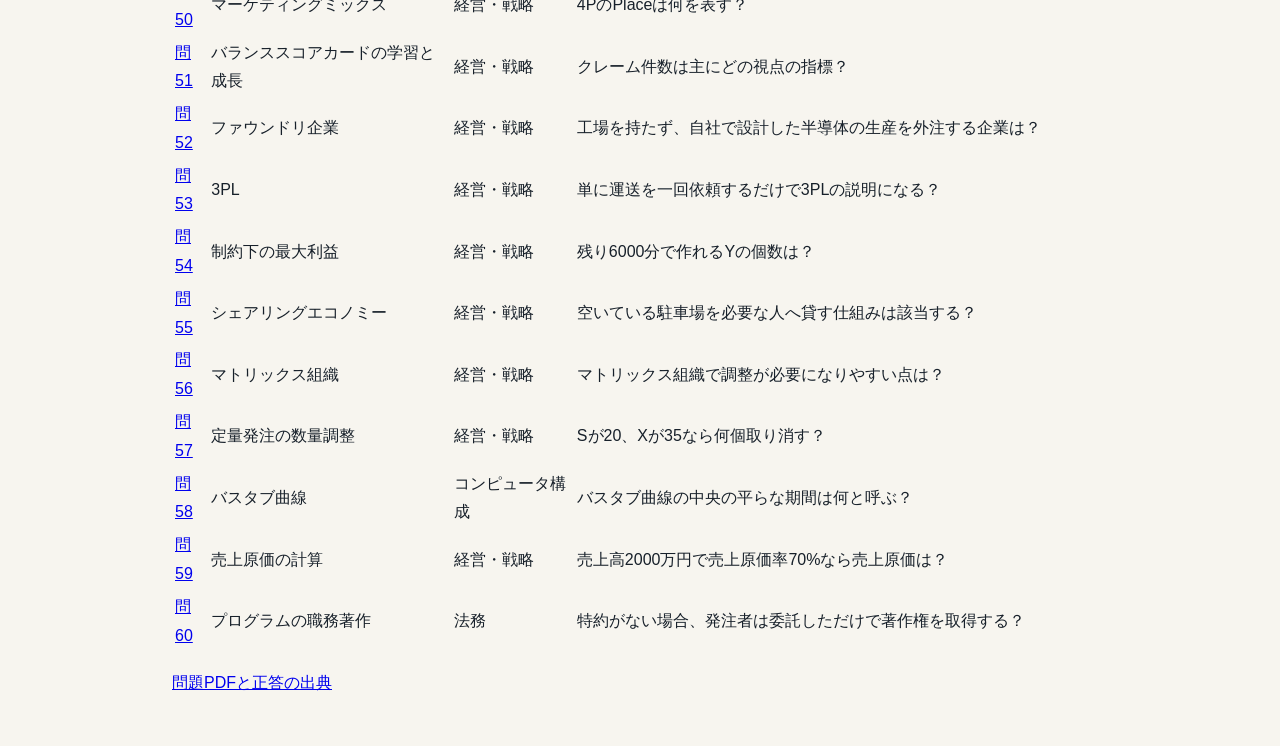
==== commit 29926127: "Add files via upload" ====
--- a/reference-map.html
+++ b/reference-map.html
@@ -1 +1 @@
-<!doctype html><html lang="ja"><head><meta charset="utf-8"><meta name="viewport" content="width=device-width,initial-scale=1"><title>参考問題対応表｜2023.6.11 FE修了試験</title><link rel="stylesheet" href="styles.css"></head><body><main style="max-width:1000px;margin:auto;padding:32px"><a href="index.html">← 演習に戻る</a><h1>参考問題対応表</h1><p>各設問と、対応する用語カード・理解確認問題の対応をまとめています。他年度の出典との一致を示す表ではありません。</p><p>全60問。合格基準は提供された正答表の記載に基づき36問以上です。</p><div style="overflow-x:auto"><table><thead><tr><th>問</th><th>用語カード</th><th>分野</th><th>確認問題</th></tr></thead><tbody><tr><td><a href="index.html#q1">問1</a></td><td>情報落ち</td><td>基礎理論</td><td>桁落ちはどのような計算で起きやすい？</td></tr><tr><td><a href="index.html#q2">問2</a></td><td>標準偏差と定数倍</td><td>基礎理論</td><td>全データを3倍すると分散と標準偏差は何倍？</td></tr><tr><td><a href="index.html#q3">問3</a></td><td>逆ポーランド記法</td><td>アルゴリズム</td><td>後置記法AB−はA−B、B−Aのどちら？</td></tr><tr><td><a href="index.html#q4">問4</a></td><td>命令実行時間</td><td>コンピュータ構成</td><td>1GHzで500クロックかかる命令の時間は？</td></tr><tr><td><a href="index.html#q5">問5</a></td><td>二分木の枝と節点</td><td>アルゴリズム</td><td>葉が8個なら内部節点は何個？</td></tr><tr><td><a href="index.html#q6">問6</a></td><td>二分探索の比較回数</td><td>アルゴリズム</td><td>データ数が2倍になったら比較回数はどの程度増える？</td></tr><tr><td><a href="index.html#q7">問7</a></td><td>再入可能なプログラム</td><td>ソフトウェア</td><td>再帰と再入可能の違いは？</td></tr><tr><td><a href="index.html#q8">問8</a></td><td>CPIと命令数</td><td>コンピュータ構成</td><td>同じCPUでCPIが2なら100マイクロ秒で何命令？</td></tr><tr><td><a href="index.html#q9">問9</a></td><td>メモリインタリーブ</td><td>コンピュータ構成</td><td>4バンクなら連続する四つのアドレスはどう割り当てる？</td></tr><tr><td><a href="index.html#q10">問10</a></td><td>RAIDの分類</td><td>コンピュータ構成</td><td>RAID 1とRAID 5の冗長化方式の違いは？</td></tr><tr><td><a href="index.html#q11">問11</a></td><td>分散処理の信頼性</td><td>ソフトウェア</td><td>信頼性向上のため、障害が起きた処理はどう扱える？</td></tr><tr><td><a href="index.html#q12">問12</a></td><td>MTBFとMTTR</td><td>コンピュータ構成</td><td>MTBFが90時間、MTTRが10時間なら稼働率は？</td></tr><tr><td><a href="index.html#q13">問13</a></td><td>プリンタへの割当て追跡</td><td>アルゴリズム</td><td>プリンタCに割り当てられる要求は何分と何分と何分？</td></tr><tr><td><a href="index.html#q14">問14</a></td><td>3アドレス命令</td><td>アルゴリズム</td><td>命令−(w3,g,w4)は何を意味する？</td></tr><tr><td><a href="index.html#q15">問15</a></td><td>Hadoop</td><td>ソフトウェア</td><td>Hadoopでデータを分散する主な目的は？</td></tr><tr><td><a href="index.html#q16">問16</a></td><td>チャタリング</td><td>ハードウェア</td><td>一回の押下が複数回に見えるのを防ぐには？</td></tr><tr><td><a href="index.html#q17">問17</a></td><td>チェックディジット</td><td>基礎理論</td><td>計算結果が10になったとき、付加する数字は？</td></tr><tr><td><a href="index.html#q18">問18</a></td><td>主キーの条件</td><td>データベース</td><td>二つの列を組み合わせて主キーにできる？</td></tr><tr><td><a href="index.html#q19">問19</a></td><td>E-R図</td><td>データベース</td><td>顧客と注文の関係は通常どのような多重度？</td></tr><tr><td><a href="index.html#q20">問20</a></td><td>SQLのカーソル</td><td>データベース</td><td>結果を氏名順に並べる句は？</td></tr><tr><td><a href="index.html#q21">問21</a></td><td>JDBC</td><td>データベース</td><td>JDBCとSQLの役割の違いは？</td></tr><tr><td><a href="index.html#q22">問22</a></td><td>ロックの両立性</td><td>データベース</td><td>T1が専有ロック中にT2は共有ロックを取れる？</td></tr><tr><td><a href="index.html#q23">問23</a></td><td>SSID</td><td>ネットワーク</td><td>同じSSIDを複数のアクセスポイントで使える？</td></tr><tr><td><a href="index.html#q24">問24</a></td><td>イーサネットのブロードキャスト</td><td>ネットワーク</td><td>ブロードキャストフレームをルータは通常そのまま別ネットワークへ転送する？</td></tr><tr><td><a href="index.html#q25">問25</a></td><td>DNSの名前解決</td><td>ネットワーク</td><td>端末へ自動的にIPアドレスを割り当てる仕組みは？</td></tr><tr><td><a href="index.html#q26">問26</a></td><td>SDNとOpenFlow</td><td>ネットワーク</td><td>SDNで通信方針を集中して管理する役割は？</td></tr><tr><td><a href="index.html#q27">問27</a></td><td>シャドーIT</td><td>セキュリティ</td><td>無断の個人クラウドへ業務ファイルを保存したら該当する？</td></tr><tr><td><a href="index.html#q28">問28</a></td><td>共通鍵暗号と公開鍵暗号</td><td>セキュリティ</td><td>AESとRSAはそれぞれどちらの方式？</td></tr><tr><td><a href="index.html#q29">問29</a></td><td>CAPTCHA</td><td>セキュリティ</td><td>CAPTCHAだけで利用者の本人確認はできる？</td></tr><tr><td><a href="index.html#q30">問30</a></td><td>リスク移転</td><td>セキュリティ</td><td>リスクを理解した上で追加対策せず運用する対応は？</td></tr><tr><td><a href="index.html#q31">問31</a></td><td>IDS</td><td>セキュリティ</td><td>IDSとIPSの違いは？</td></tr><tr><td><a href="index.html#q32">問32</a></td><td>VDI</td><td>セキュリティ</td><td>VDIの端末からサーバへ主に送る操作情報は？</td></tr><tr><td><a href="index.html#q33">問33</a></td><td>Web攻撃と対策</td><td>セキュリティ</td><td>入力文字列をSQLへそのまま連結することの危険は？</td></tr><tr><td><a href="index.html#q34">問34</a></td><td>UMLのアクティビティ図</td><td>ソフトウェア開発</td><td>処理Aの後に条件でBかCへ分かれる流れにはどの図が適する？</td></tr><tr><td><a href="index.html#q35">問35</a></td><td>継承</td><td>ソフトウェア開発</td><td>基底クラスのメソッドを派生クラスで再定義することは？</td></tr><tr><td><a href="index.html#q36">問36</a></td><td>ソフトウェアの使用性</td><td>ソフトウェア開発</td><td>操作手順を減らし、入力ミスを分かりやすく知らせる改善は？</td></tr><tr><td><a href="index.html#q37">問37</a></td><td>ブラックボックステスト</td><td>ソフトウェア開発</td><td>境界値分析はブラックボックスとホワイトボックスのどちらでよく使う？</td></tr><tr><td><a href="index.html#q38">問38</a></td><td>プロトタイピング</td><td>ソフトウェア開発</td><td>試作品の主な目的は本番完成品をすぐ作ること？</td></tr><tr><td><a href="index.html#q39">問39</a></td><td>レトロスペクティブ</td><td>ソフトウェア開発</td><td>成果物を確認するレビューとの違いは？</td></tr><tr><td><a href="index.html#q40">問40</a></td><td>XPのリファクタリング</td><td>ソフトウェア開発</td><td>機能を追加して出力を変えることはリファクタリング？</td></tr><tr><td><a href="index.html#q41">問41</a></td><td>ファンクションポイント</td><td>ソフトウェア開発</td><td>プログラミング言語を決める前でも利用できる？</td></tr><tr><td><a href="index.html#q42">問42</a></td><td>クリティカルパス</td><td>プロジェクト管理</td><td>クリティカルパス上の作業が2日遅れたら？</td></tr><tr><td><a href="index.html#q43">問43</a></td><td>ローカルサービスデスク</td><td>サービス管理</td><td>世界各地の窓口が時差を使って対応を引き継ぐ方式は？</td></tr><tr><td><a href="index.html#q44">問44</a></td><td>バックアップの世代管理</td><td>サービス管理</td><td>10月31日時点で保持すべき最も古い月は？</td></tr><tr><td><a href="index.html#q45">問45</a></td><td>電子証明書の有効期間</td><td>セキュリティ</td><td>ウの証明書は取得から何年目まで有効という条件？</td></tr><tr><td><a href="index.html#q46">問46</a></td><td>エンタープライズアーキテクチャ</td><td>経営・戦略</td><td>As-IsとTo-Beの差を分析する目的は？</td></tr><tr><td><a href="index.html#q47">問47</a></td><td>SaaS</td><td>経営・戦略</td><td>SaaSとIaaSの提供対象の違いは？</td></tr><tr><td><a href="index.html#q48">問48</a></td><td>プライバシーバイデザイン</td><td>セキュリティ</td><td>完成後に個人情報の対策を追加するだけでよい？</td></tr><tr><td><a href="index.html#q49">問49</a></td><td>多角化とコングロマリット</td><td>経営・戦略</td><td>メーカーが原材料の供給会社を買収する統合は？</td></tr><tr><td><a href="index.html#q50">問50</a></td><td>マーケティングミックス</td><td>経営・戦略</td><td>4PのPlaceは何を表す？</td></tr><tr><td><a href="index.html#q51">問51</a></td><td>バランススコアカードの学習と成長</td><td>経営・戦略</td><td>クレーム件数は主にどの視点の指標？</td></tr><tr><td><a href="index.html#q52">問52</a></td><td>ファブレス企業</td><td>経営・戦略</td><td>ファブレス企業の製造を引き受ける企業は何と呼ぶ？</td></tr><tr><td><a href="index.html#q53">問53</a></td><td>3PL</td><td>経営・戦略</td><td>単に運送を一回依頼するだけで3PLの説明になる？</td></tr><tr><td><a href="index.html#q54">問54</a></td><td>制約下の最大利益</td><td>経営・戦略</td><td>残り6000分で作れるYの個数は？</td></tr><tr><td><a href="index.html#q55">問55</a></td><td>シェアリングエコノミー</td><td>経営・戦略</td><td>空いている駐車場を必要な人へ貸す仕組みは該当する？</td></tr><tr><td><a href="index.html#q56">問56</a></td><td>マトリックス組織</td><td>経営・戦略</td><td>マトリックス組織で調整が必要になりやすい点は？</td></tr><tr><td><a href="index.html#q57">問57</a></td><td>定量発注の数量調整</td><td>経営・戦略</td><td>Sが20、Xが35なら何個取り消す？</td></tr><tr><td><a href="index.html#q58">問58</a></td><td>バスタブ曲線</td><td>コンピュータ構成</td><td>バスタブ曲線の中央の平らな期間は何と呼ぶ？</td></tr><tr><td><a href="index.html#q59">問59</a></td><td>売上原価の計算</td><td>経営・戦略</td><td>売上高2000万円で売上原価率70%なら売上原価は？</td></tr><tr><td><a href="index.html#q60">問60</a></td><td>プログラムの職務著作</td><td>法務</td><td>特約がない場合、発注者は委託しただけで著作権を取得する？</td></tr></tbody></table></div><p><a href="source-map.html">問題PDFと正答の出典</a></p></main></body></html>+<!doctype html><html lang="ja"><head><meta charset="utf-8"><meta name="viewport" content="width=device-width,initial-scale=1"><title>参考問題対応表｜2023.6.11 FE修了試験</title><link rel="stylesheet" href="styles.css"></head><body><main style="max-width:1000px;margin:auto;padding:32px"><a href="index.html">← 演習に戻る</a><h1>参考問題対応表</h1><p>各設問と、対応する用語カード・理解確認問題の対応をまとめています。他年度の出典との一致を示す表ではありません。</p><p>全60問。合格基準は提供された正答表の記載に基づき36問以上です。</p><div style="overflow-x:auto"><table><thead><tr><th>問</th><th>用語カード</th><th>分野</th><th>確認問題</th></tr></thead><tbody><tr><td><a href="index.html#q1">問1</a></td><td>情報落ち</td><td>基礎理論</td><td>桁落ちはどのような計算で起きやすい？</td></tr><tr><td><a href="index.html#q2">問2</a></td><td>標準偏差と定数倍</td><td>基礎理論</td><td>全データを3倍すると分散と標準偏差は何倍？</td></tr><tr><td><a href="index.html#q3">問3</a></td><td>逆ポーランド記法</td><td>アルゴリズム</td><td>後置記法AB−はA−B、B−Aのどちら？</td></tr><tr><td><a href="index.html#q4">問4</a></td><td>問題規模・演算速度と計算時間</td><td>コンピュータ構成</td><td>未知数が2倍、演算速度も2倍なら時間は元の何倍？</td></tr><tr><td><a href="index.html#q5">問5</a></td><td>二分木の枝と節点</td><td>アルゴリズム</td><td>葉が8個なら内部節点は何個？</td></tr><tr><td><a href="index.html#q6">問6</a></td><td>二分探索の比較回数</td><td>アルゴリズム</td><td>データ数が2倍になったら比較回数はどの程度増える？</td></tr><tr><td><a href="index.html#q7">問7</a></td><td>再入可能なプログラム</td><td>ソフトウェア</td><td>再帰と再入可能の違いは？</td></tr><tr><td><a href="index.html#q8">問8</a></td><td>CPIと1秒当たりの命令数</td><td>コンピュータ構成</td><td>1GHz、CPI2なら1秒間に何万命令？</td></tr><tr><td><a href="index.html#q9">問9</a></td><td>メモリインタリーブ</td><td>コンピュータ構成</td><td>4バンクなら連続する四つのアドレスはどう割り当てる？</td></tr><tr><td><a href="index.html#q10">問10</a></td><td>RAIDの分類</td><td>コンピュータ構成</td><td>RAID 1とRAID 5の冗長化方式の違いは？</td></tr><tr><td><a href="index.html#q11">問11</a></td><td>分散処理のアクセス透過性</td><td>ソフトウェア</td><td>一部の計算機が故障しても処理を続けられることは、アクセス透過性の定義？</td></tr><tr><td><a href="index.html#q12">問12</a></td><td>MTBFとMTTR</td><td>コンピュータ構成</td><td>MTBFが90時間、MTTRが10時間なら稼働率は？</td></tr><tr><td><a href="index.html#q13">問13</a></td><td>プリンタへの割当て追跡</td><td>アルゴリズム</td><td>プリンタCに割り当てられる要求は何分と何分と何分？</td></tr><tr><td><a href="index.html#q14">問14</a></td><td>3アドレス命令</td><td>アルゴリズム</td><td>命令−(w3,g,w4)は何を意味する？</td></tr><tr><td><a href="index.html#q15">問15</a></td><td>Hadoop</td><td>ソフトウェア</td><td>Hadoopでデータを分散する主な目的は？</td></tr><tr><td><a href="index.html#q16">問16</a></td><td>チャタリング</td><td>ハードウェア</td><td>一回の押下が複数回に見えるのを防ぐには？</td></tr><tr><td><a href="index.html#q17">問17</a></td><td>チェックディジット</td><td>基礎理論</td><td>計算結果が10になったとき、付加する数字は？</td></tr><tr><td><a href="index.html#q18">問18</a></td><td>主キーの条件</td><td>データベース</td><td>二つの列を組み合わせて主キーにできる？</td></tr><tr><td><a href="index.html#q19">問19</a></td><td>E-R図</td><td>データベース</td><td>顧客と注文の関係は通常どのような多重度？</td></tr><tr><td><a href="index.html#q20">問20</a></td><td>SQLのカーソル</td><td>データベース</td><td>結果を氏名順に並べる句は？</td></tr><tr><td><a href="index.html#q21">問21</a></td><td>JDBC</td><td>データベース</td><td>JDBCとSQLの役割の違いは？</td></tr><tr><td><a href="index.html#q22">問22</a></td><td>ロックの両立性</td><td>データベース</td><td>T1が専有ロック中にT2は共有ロックを取れる？</td></tr><tr><td><a href="index.html#q23">問23</a></td><td>SSID</td><td>ネットワーク</td><td>同じSSIDを複数のアクセスポイントで使える？</td></tr><tr><td><a href="index.html#q24">問24</a></td><td>イーサネットのブロードキャスト</td><td>ネットワーク</td><td>ブロードキャストフレームをルータは通常そのまま別ネットワークへ転送する？</td></tr><tr><td><a href="index.html#q25">問25</a></td><td>DNSの名前解決</td><td>ネットワーク</td><td>端末へ自動的にIPアドレスを割り当てる仕組みは？</td></tr><tr><td><a href="index.html#q26">問26</a></td><td>SDNとOpenFlow</td><td>ネットワーク</td><td>SDNで通信方針を集中して管理する役割は？</td></tr><tr><td><a href="index.html#q27">問27</a></td><td>シャドーIT</td><td>セキュリティ</td><td>無断の個人クラウドへ業務ファイルを保存したら該当する？</td></tr><tr><td><a href="index.html#q28">問28</a></td><td>共通鍵暗号と公開鍵暗号</td><td>セキュリティ</td><td>AESとRSAはそれぞれどちらの方式？</td></tr><tr><td><a href="index.html#q29">問29</a></td><td>CAPTCHA</td><td>セキュリティ</td><td>CAPTCHAだけで利用者の本人確認はできる？</td></tr><tr><td><a href="index.html#q30">問30</a></td><td>リスクの回避</td><td>セキュリティ</td><td>保険で事故時の金銭負担を補償してもらう対応は？</td></tr><tr><td><a href="index.html#q31">問31</a></td><td>IDS</td><td>セキュリティ</td><td>IDSとIPSの違いは？</td></tr><tr><td><a href="index.html#q32">問32</a></td><td>VDI</td><td>セキュリティ</td><td>VDIの端末からサーバへ主に送る操作情報は？</td></tr><tr><td><a href="index.html#q33">問33</a></td><td>Web攻撃と対策</td><td>セキュリティ</td><td>入力文字列をSQLへそのまま連結することの危険は？</td></tr><tr><td><a href="index.html#q34">問34</a></td><td>UMLのアクティビティ図</td><td>ソフトウェア開発</td><td>処理Aの後に条件でBかCへ分かれる流れにはどの図が適する？</td></tr><tr><td><a href="index.html#q35">問35</a></td><td>継承</td><td>ソフトウェア開発</td><td>基底クラスのメソッドを派生クラスで再定義することは？</td></tr><tr><td><a href="index.html#q36">問36</a></td><td>ソフトウェアの使用性</td><td>ソフトウェア開発</td><td>操作手順を減らし、入力ミスを分かりやすく知らせる改善は？</td></tr><tr><td><a href="index.html#q37">問37</a></td><td>ブラックボックステスト</td><td>ソフトウェア開発</td><td>境界値分析はブラックボックスとホワイトボックスのどちらでよく使う？</td></tr><tr><td><a href="index.html#q38">問38</a></td><td>プロトタイピング</td><td>ソフトウェア開発</td><td>試作品の主な目的は本番完成品をすぐ作ること？</td></tr><tr><td><a href="index.html#q39">問39</a></td><td>レトロスペクティブ</td><td>ソフトウェア開発</td><td>成果物を確認するレビューとの違いは？</td></tr><tr><td><a href="index.html#q40">問40</a></td><td>XPのリファクタリング</td><td>ソフトウェア開発</td><td>機能を追加して出力を変えることはリファクタリング？</td></tr><tr><td><a href="index.html#q41">問41</a></td><td>ファンクションポイント</td><td>ソフトウェア開発</td><td>プログラミング言語を決める前でも利用できる？</td></tr><tr><td><a href="index.html#q42">問42</a></td><td>クリティカルパス</td><td>プロジェクト管理</td><td>クリティカルパス上の作業が2日遅れたら？</td></tr><tr><td><a href="index.html#q43">問43</a></td><td>ローカルサービスデスク</td><td>サービス管理</td><td>世界各地の窓口が時差を使って対応を引き継ぐ方式は？</td></tr><tr><td><a href="index.html#q44">問44</a></td><td>バックアップの世代管理</td><td>サービス管理</td><td>10月31日時点で保持すべき最も古い月は？</td></tr><tr><td><a href="index.html#q45">問45</a></td><td>電子証明書の有効期間</td><td>セキュリティ</td><td>ウの証明書は取得から何年目まで有効という条件？</td></tr><tr><td><a href="index.html#q46">問46</a></td><td>エンタープライズアーキテクチャ</td><td>経営・戦略</td><td>As-IsとTo-Beの差を分析する目的は？</td></tr><tr><td><a href="index.html#q47">問47</a></td><td>SaaS</td><td>経営・戦略</td><td>SaaSとIaaSの提供対象の違いは？</td></tr><tr><td><a href="index.html#q48">問48</a></td><td>プライバシーバイデザイン</td><td>セキュリティ</td><td>完成後に個人情報の対策を追加するだけでよい？</td></tr><tr><td><a href="index.html#q49">問49</a></td><td>M&amp;Aによる垂直統合</td><td>経営・戦略</td><td>自動車メーカーが同じ生産段階の別の自動車メーカーを買収する分類は？</td></tr><tr><td><a href="index.html#q50">問50</a></td><td>マーケティングミックス</td><td>経営・戦略</td><td>4PのPlaceは何を表す？</td></tr><tr><td><a href="index.html#q51">問51</a></td><td>バランススコアカードの学習と成長</td><td>経営・戦略</td><td>クレーム件数は主にどの視点の指標？</td></tr><tr><td><a href="index.html#q52">問52</a></td><td>ファウンドリ企業</td><td>経営・戦略</td><td>工場を持たず、自社で設計した半導体の生産を外注する企業は？</td></tr><tr><td><a href="index.html#q53">問53</a></td><td>3PL</td><td>経営・戦略</td><td>単に運送を一回依頼するだけで3PLの説明になる？</td></tr><tr><td><a href="index.html#q54">問54</a></td><td>制約下の最大利益</td><td>経営・戦略</td><td>残り6000分で作れるYの個数は？</td></tr><tr><td><a href="index.html#q55">問55</a></td><td>シェアリングエコノミー</td><td>経営・戦略</td><td>空いている駐車場を必要な人へ貸す仕組みは該当する？</td></tr><tr><td><a href="index.html#q56">問56</a></td><td>マトリックス組織</td><td>経営・戦略</td><td>マトリックス組織で調整が必要になりやすい点は？</td></tr><tr><td><a href="index.html#q57">問57</a></td><td>定量発注の数量調整</td><td>経営・戦略</td><td>Sが20、Xが35なら何個取り消す？</td></tr><tr><td><a href="index.html#q58">問58</a></td><td>バスタブ曲線</td><td>コンピュータ構成</td><td>バスタブ曲線の中央の平らな期間は何と呼ぶ？</td></tr><tr><td><a href="index.html#q59">問59</a></td><td>売上原価の計算</td><td>経営・戦略</td><td>売上高2000万円で売上原価率70%なら売上原価は？</td></tr><tr><td><a href="index.html#q60">問60</a></td><td>プログラムの職務著作</td><td>法務</td><td>特約がない場合、発注者は委託しただけで著作権を取得する？</td></tr></tbody></table></div><p><a href="source-map.html">問題PDFと正答の出典</a></p></main></body></html>
